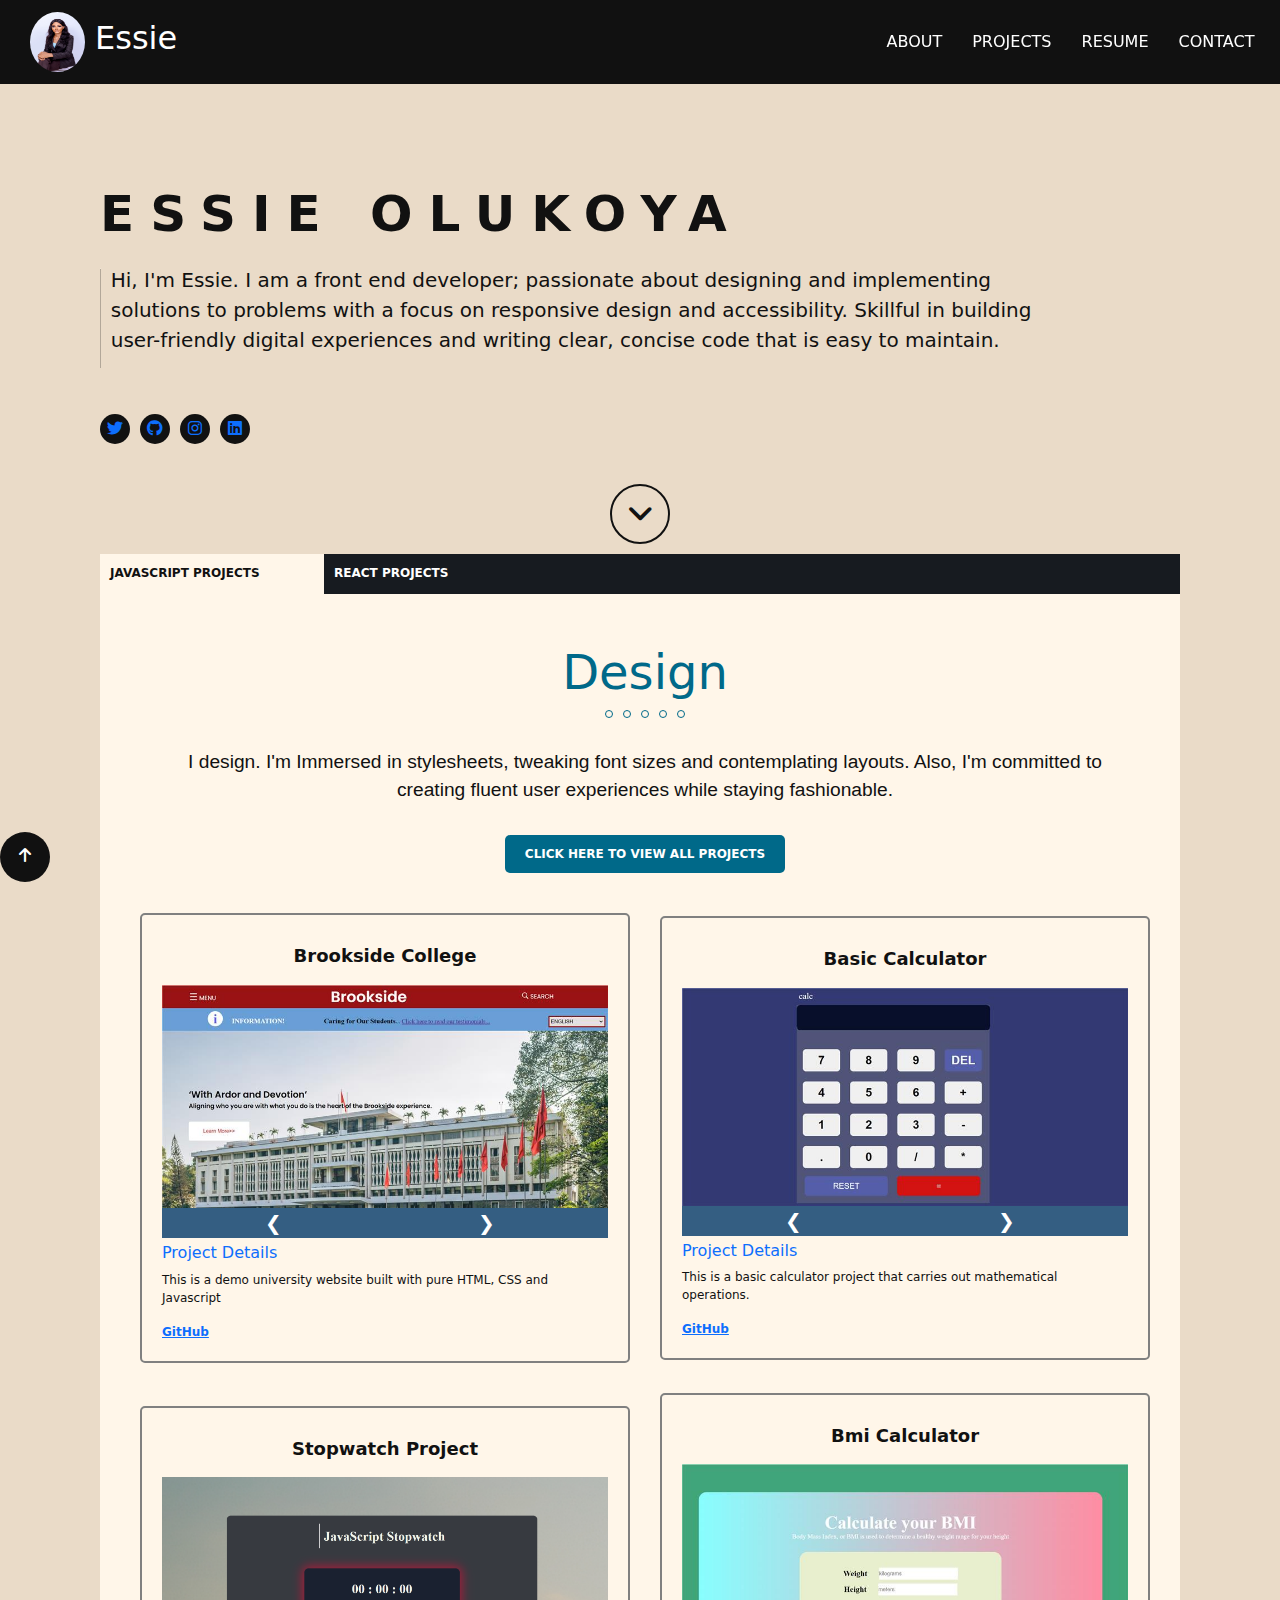
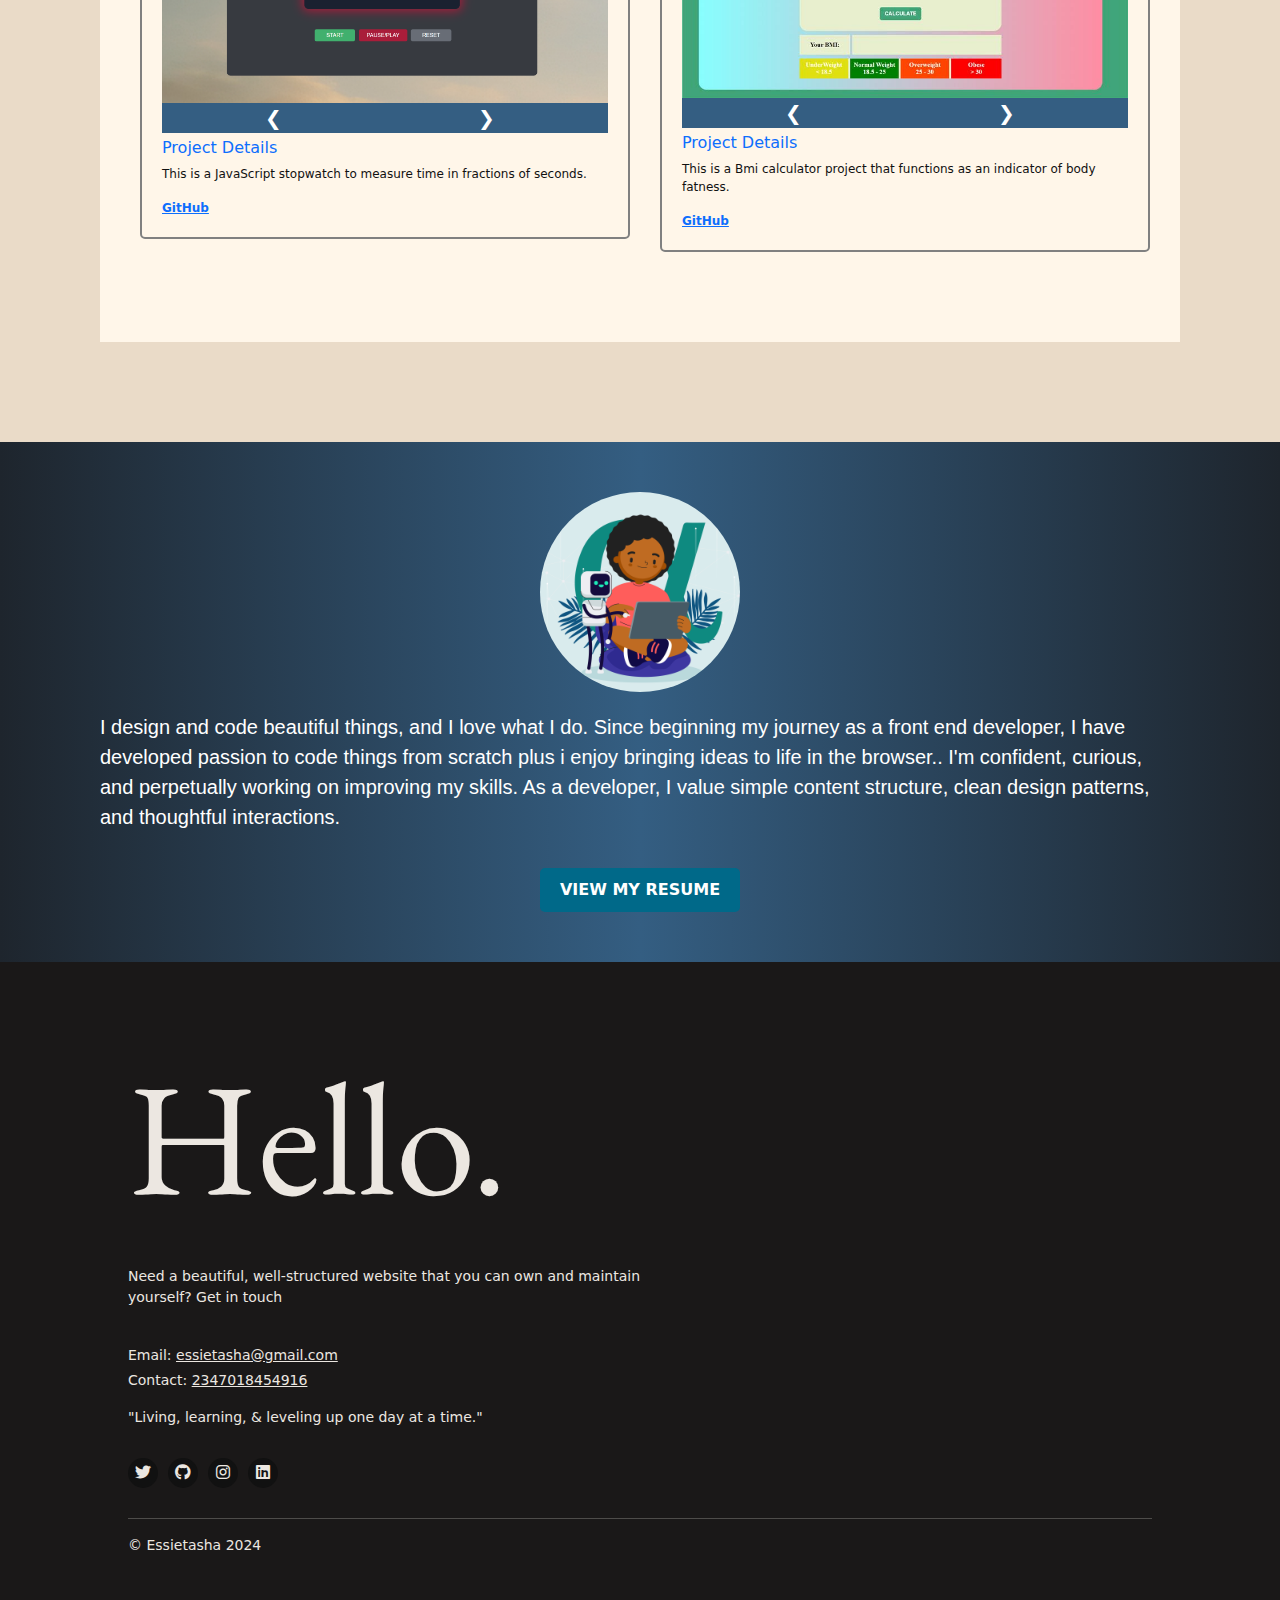
==== index.html @ c83eff46 "Add files via upload" ====
<!DOCTYPE html>
<html lang="en">
<head>
    <meta charset="UTF-8">
    <meta name="viewport" content="width=device-width, initial-scale=1.0">
    <link rel="preconnect" href="https://fonts.googleapis.com">
    <link rel="preconnect" href="https://fonts.gstatic.com" crossorigin>
    <link href="https://fonts.googleapis.com/css2?family=EB+Garamond:ital,wght@0,400..800;1,400..800&display=swap" rel="stylesheet">

    <link href="https://cdn.jsdelivr.net/npm/bootstrap@5.3.3/dist/css/bootstrap.min.css" rel="stylesheet" integrity="sha384-QWTKZyjpPEjISv5WaRU9OFeRpok6YctnYmDr5pNlyT2bRjXh0JMhjY6hW+ALEwIH" crossorigin="anonymous">
    <link rel="stylesheet" href="https://cdnjs.cloudflare.com/ajax/libs/font-awesome/6.0.0-beta3/css/all.min.css">
    <link rel="stylesheet" href="assets/css/styles.css">
    <link rel="icon" href="images/essie.jpg">
    <script src="https://cdn.jsdelivr.net/npm/bootstrap@5.3.3/dist/js/bootstrap.bundle.min.js" integrity="sha384-YvpcrYf0tY3lHB60NNkmXc5s9fDVZLESaAA55NDzOxhy9GkcIdslK1eN7N6jIeHz" crossorigin="anonymous"></script>
    <title>Essie Tasha</title>
</head>
<body>
    <div class="container-fluid">
        <div class="homepage">
            <div class="nav">
                <nav>
                    <div class="flex">
                        <div class="navFlex" id="nametag">
                            <div class="img"><img class="logo" src="images/essie.jpg" alt=""></div>
                            <h2><a href="index.html">Essie</a></h2>
                        </div>
                        <div class="navFlex links" id="navDivEl">
                            <a href="#about" >ABOUT</a>
                            <a href="projects.html">PROJECTS</a>
                            <a href="resume.html" target="_blank">RESUME</a>
                            <a href="#contact">CONTACT</a>
                        </div>
                    </div>
                </nav>
            </div>


            <section class="intro">
                <div class="selfIntro">
                    <h1 class="introName">ESSIE OLUKOYA</h1>
                    <div class="hrFlex">
                        <hr>
                        <p>Hi, I'm Essie. I am a front end developer; passionate about designing and implementing solutions to problems with a focus on responsive design and accessibility. Skillful in building user-friendly digital experiences and writing clear, concise code that is easy to maintain. </p>
                    </div>
                    <div class="socials">
                        <div class="social"> <a href="https://twitter.com/Olukoyaessie" target="_blank"><i class="fa-brands fa-twitter"></i></a> </div>
                        <div class="social"> <a href="https://github.com/Essietasha" target="_blank"><i class="fa-brands fa-github"></i></a></div>
                        <div class="social"> <a href="https://www.instagram.com/Essietasha1" target="_blank"><i class="fa-brands fa-instagram"></i></a> </div>
                        <div class="social"> <a href="http://linkedin.com/in/esther-olukoya-74b63624b" target="_blank"><i class="fa-brands fa-linkedin"></i></a> </div>
                    </div>      

                    <div class="navDownArrow">
                        <div class="navCircle">
                            <a href="#projectsPage"><i class="fa-solid fa-angle-down"></i></a>
                        </div>
                    </div>
                </div>

                <section class="projects" id="projectsPage">
                        <div class="projectsGrid">
                            <div class="project" id="javascript">JAVASCRIPT PROJECTS</div>
                            <div class="project" id="react">REACT PROJECTS</div>
                        </div>
                        <div class="jsReactFlex">
                            <div class="javascriptProjects box">
                                <h2>Design</h2>
                                <div class="dots">
                                    <div class="dot"></div>
                                    <div class="dot"></div>
                                    <div class="dot"></div>
                                    <div class="dot"></div>
                                    <div class="dot"></div>
                                </div>
                                <p class="design">I design. I'm Immersed in stylesheets, tweaking font sizes and contemplating layouts. Also, I'm committed to creating fluent user experiences while staying fashionable.</p>
                                
                                <div class="viewAllBtn">
                                    <button class="viewAllProjectBtn"><a href="projects.html" target="_blank">CLICK HERE TO VIEW ALL PROJECTS</a></button>
                                </div>

                                <div class="jsGrid">
                                    <div class="jsProject">
                                        <h3>Brookside College</h3>
                                        <div class="slides">
                                            <div class="slide">
                                                <img src="images/brookside1.jpg" alt="">
                                            </div>
                                            <div class="slide">
                                                <img src="images/brookside2.jpg" alt="">
                                            </div>
                                            <div class="slide">
                                                <img src="images/brookside3.jpg" alt="">
                                            </div>
                                            <div class="slide">
                                                <img src="images/brookside4.jpg" alt="">
                                            </div>
                                            <div class="slide">
                                                <img src="images/brookside5.jpg" alt="">
                                            </div>
                                            <div class="slide">
                                                <img src="images/brookside6.jpg" alt="">
                                            </div>
                                            <div class="slide">
                                                <img src="images/brookside7.jpg" alt="">
                                            </div>
                                            <div class="slide">
                                                <img src="images/brookside8.jpg" alt="">
                                            </div>
                                            <div class="slide">
                                                <img src="images/brookside9.jpg" alt="">
                                            </div>
                                            <div class="slide">
                                                <img src="images/brookside10.jpg" alt="">
                                            </div>
                                            <div class="slide">
                                                <img src="images/brookside11.jpg" alt="">
                                            </div>
                                            <div class="slide">
                                                <img src="images/brookside12.jpg" alt="">
                                            </div>
                                            <div class="slide">
                                                <img src="images/brookside13.jpg" alt="">
                                            </div>
                                            <div class="slide">
                                                <img src="images/brookside14.jpg" alt="">
                                            </div>
                                        </div>
                                        <div class="navButtons">
                                            <div class="prev"><a class="previousBtn" onclick="addSlides(-1)" >&#10094;</a></div>
                                            <div class="next"><a class="nextBtn" onclick="addSlides(1)" >&#10095;</a></div>
                                        </div>
                                        <div class="projectDetails">
                                            <h6><a href="projects.html">Project Details</a></h6>
                                            <p>This is a demo university website built with pure HTML, CSS and Javascript</p>
                                            <a href="https://github.com/Essietasha/Brookside-College" class="github" target="_blank">GitHub</a>
                                        </div>
                                    </div>

                                    
                                    <div class="jsProject">
                                        <h3>Basic Calculator</h3>
                                        <div class="slides">
                                            <div class="slideII">
                                                <img src="images/calc7.jpg" alt="">
                                            </div>
                                            <div class="slideII">
                                                <img src="images/calc8.jpg" alt="">
                                            </div>
                                            <div class="slideII">
                                                <img src="images/calc9.jpg" alt="">
                                            </div>
                                            
                                        </div>
                                        <div class="navButtons">
                                            <div class="prev"><a class="previousBtn" onclick="addSlidesII(-1)" >&#10094;</a></div>
                                            <div class="next"><a class="nextBtn" onclick="addSlidesII(1)" >&#10095;</a></div>
                                        </div>
                                        <div class="projectDetails">
                                            <h6><a href="projects.html">Project Details</a></h6>
                                            <p>This is a basic calculator project that carries out mathematical operations.</p>
                                            <a href="https://github.com/Essietasha/50-PROJECTS-with-JavaScript/tree/main/Projects/calculator" class="github" target="_blank">GitHub</a>
                                        </div>
                                    </div>

                                    <div class="jsProject">
                                        <h3>Stopwatch Project</h3>
                                        <div class="slides">
                                            <div class="slideIII">
                                                <img src="images/stopwatch4.png" alt="">
                                            </div>
                                            <div class="slideIII">
                                                <img src="images/stopwatch3.jpg" alt="">
                                            </div>
                                            
                                        </div>
                                        <div class="navButtons">
                                            <div class="prev"><a class="previousBtn" onclick="addSlidesIII(-1)" >&#10094;</a></div>
                                            <div class="next"><a class="nextBtn" onclick="addSlidesIII(1)" >&#10095;</a></div>
                                        </div>
                                        <div class="projectDetails">
                                            <h6><a href="projects.html">Project Details</a></h6>
                                            <p>This is a JavaScript stopwatch to measure time in fractions of seconds.</p>
                                            <a href="https://github.com/Essietasha/50-PROJECTS-with-JavaScript/tree/main/Projects/calculator" class="github" target="_blank">GitHub</a>
                                        </div>
                                    </div>


                                    <div class="jsProject">
                                        <h3>Bmi Calculator</h3>
                                        <div class="slides">
                                            <div class="slideIIII">
                                                <img src="images/bmicalc1.jpg" alt="">
                                            </div>
                                            <div class="slideIIII">
                                                <img src="images/bmicalc2.jpg" alt="">
                                            </div>
                                            
                                        </div>
                                        <div class="navButtons">
                                            <div class="prev"><a class="previousBtn" onclick="addSlidesIIII(-1)" >&#10094;</a></div>
                                            <div class="next"><a class="nextBtn" onclick="addSlidesIIII(1)" >&#10095;</a></div>
                                        </div>
                                        <div class="projectDetails">
                                            <h6><a href="projects.html">Project Details</a></h6>
                                            <p>This is a Bmi calculator project that functions as an indicator of body fatness.</p>
                                            <a href="https://github.com/Essietasha/50-PROJECTS-with-JavaScript/tree/main/Projects/calculator" class="github" target="_blank">GitHub</a>
                                        </div>
                                    </div>
                                </div>

                            </div>

                            
                            <div class="reactProjects box" id="reactprojects">
                                <h1>React Projects</h1>
                                <div class="reactProjectsGrid">
                                    <div class="eachReactProject">
                                        <div class="reactImage">
                                            <img src="images/tipcalc1.jpg" class="img-fluid" alt="...">
                                        </div>
                                        <h2>Tip Calculator</h2>
                                        <p>Project recreated with React.</p>
                                        <a href="#" target="_blank">Source Code</a>
                                    </div>
                
                                    <div class="eachReactProject">
                                        <div class="reactImage">
                                            <img src="images/agecalc1.jpg" class="img-fluid" alt="...">
                                        </div>
                                        <h2>Age Calculator</h2>
                                        <p>Project recreated with React.</p>
                                        <a href="#" target="_blank">Source Code</a>
                                    </div>
                
                                    <div class="eachReactProject">
                                        <div class="reactImage">
                                            <img src="images/reciperandom2.jpg" class="img-fluid" alt="...">
                                        </div>
                                        <h2>Recipe Book App</h2>
                                        <p>Project recreated with React.</p>
                                        <a href="#" target="_blank">Source Code</a>
                                    </div>
                
                                    <div class="eachReactProject">
                                        <div class="reactImage">
                                            <img src="images/dicegame5.jpg" class="img-fluid" alt="...">
                                        </div>
                                        <h2>Dice Roll</h2>
                                        <p>Project recreated with React.</p>
                                        <a href="#" target="_blank">Source Code</a>
                                    </div>
                                </div>
                            </div>
                        </div>
                    </section>
            </section>
        </div>
        <section id="about" class="repeatSlides">
            <div class="aboutImgDiv">
                <img src="images/about.jpg" alt="Image" class="aboutImg">
            </div>
            <p>I design and code beautiful things, and I love what I do. Since beginning my journey as a front end developer, I have developed passion to code things from scratch plus i enjoy bringing ideas to life in the browser.. I'm confident, curious, and perpetually working on improving my skills. As a developer, I value simple content structure, clean design patterns, and thoughtful interactions.</p>
            <div class="viewResume slideleft">
                <button class="viewResumeBtn"><a href="resume.html" target="_blank">VIEW MY RESUME</a></button>
            </div>
        </section>

        <section id="contact" class="repeatSlides">
            <h1>Hello.</h1>
            <div class="info">
                <p>Need a beautiful, well-structured website that you can own and maintain <br> yourself? Get in touch <br><br></p>
                <p>Email: <a href="mailto:essietasha@gmail.com">essietasha@gmail.com</a></p>
                <p class="phone">Contact: <a href="tel:+2347018454916">2347018454916</a></p>
                <p>"Living, learning, & leveling up one day at a time."</p>
            </div>
            <div class="socials slideleft" >
                <div class="social"> <a href="https://twitter.com/Olukoyaessie" target="_blank"><i class="fa-brands fa-twitter"></i></a> </div>
                <div class="social"> <a href="https://github.com/Essietasha" target="_blank"><i class="fa-brands fa-github"></i></a></div>
                <div class="social"> <a href="https://www.instagram.com/Essietasha1" target="_blank"><i class="fa-brands fa-instagram"></i></a> </div>
                <div class="social"> <a href="http://linkedin.com/in/esther-olukoya-74b63624b" target="_blank"><i class="fa-brands fa-linkedin"></i></a> </div>
            </div> 

            <hr>
            <p>&copy Essietasha 2024</p>
        </section>

        <div class="navigateUp"><a href="#"><i class="fa-solid fa-arrow-up"></i></a></div>

    </div>
    <script src="assets/js/script.js"></script>
</body>
</html>
---- assets/css/styles.css ----
*{
    margin: 0;
    padding: 0;
    box-sizing: border-box;
}

.container-fluid{
    padding: 0;
}

body, html { 
    overflow-x: hidden;
}


body{
    background-color: #EADBC8;
    color: #ffffff;
}


nav{
    min-width: 100%;
    background-color: #111;
    padding: 12px 30px;
}

.flex{
    display: flex;
    justify-content: space-between;
    align-items: center;
}

.navFlex{
    display: flex;
    justify-content: flex-start;
    align-items: center;
    gap: 10px;
}

.navFlex.links{
    gap: 30px;
    position: fixed;
    right: 2%;
}

.navFlex a{
    color: #ffffff;
    text-decoration: none;
}

.navFlex a:hover{
    border-bottom: 1px solid #ffffff;
}

.navFlex h2 a:hover{
    border-bottom: none;
}


.logo{
    height: 60px;
    width: 55px;
    border-radius: 50%;
}

section.intro{
    background-color: #EADBC8;
    padding: 100px;
    color: #111;
}

.introName{
    font-size: 50px;
    letter-spacing: 1rem;
    font-weight: bold;
}

.hrFlex{
    display: flex;
    justify-content: flex-start;
    align-items: center;
    gap: 10px;
}

.hrFlex hr{
    height: 100px;
    width: 2px;
    background-color: #111;
    color: #ffffff;
}

.hrFlex p{
    font-size: 20px;
    padding-right: 100px;
}

.socials{
    display: flex;
    gap: 10px;
    margin-top: 30px;
}

.social:hover{
    background-color: #ffffff;
}

.social{
    width: 30px;
    height: 30px;
    border-radius: 50%;
    background-color: #111;
    display: flex;
    justify-content: center;
    align-items: center;
}

.navDownArrow{
    margin-top: 40px;
    text-align: center;
    display: flex;
    justify-content: center;
    align-items: center;
}

.navDownArrow .navCircle{
    width: 60px;
    height: 60px;
    border-radius: 50%;
    border: 2px solid #111;
    display: flex;
    justify-content: center;
    align-items: center;
    text-align: center;
    cursor: pointer;
}



.navDownArrow .navCircle:hover{
    border: 2px solid #345e82;
    transition: 0.5s ease-in-out;
}

.fa-angle-down{
    text-align: center;
    color: #111;
    font-size: 30px;
    width: 100%;
    height: 100%;
}

section.projects{
    background-color: #FFF6E9;
    margin-top: 10px;
    color: #111;
    font-weight: bold;
    font-size: 12px;
    padding-left: 10px;
    padding-bottom: 50px;
    overflow: hidden;
    width: 100%;
}

.projectsGrid{
    display: grid;
    grid-template-columns: 20% 80%;
    justify-content: flex-end;
    align-items: center;
    height: 40px;
}

.project{
    height: 100%;
    width: 100%;
}

#javascript{
    padding-top: 10px;
    cursor: pointer;
}

#react{
    background-color: #171b20;
    color: #ffffff;
    padding-left: 10px;
    padding-top: 10px;
    cursor: pointer;
}

.jsReactFlex{
    display: flex;
}
.box{
    min-width: 100%;
}

.dots{
    display: flex;
    justify-content: center;
    align-items: center;
    gap: 10px;
}

.dot{
    height: 8px;
    width: 8px;
    border-radius: 50%;
    border: 1px solid #006989;
}

.javascriptProjects h2{
    margin-top: 50px;
    text-align: center;
    font-size: 3rem;
    color: #006989;
}

.design{
    text-align: center;
    margin: 30px 50px;
    font-size: 1.2rem;
    font-weight: 100;
    font-family: "Poppins", sans-serif;
}

.viewAllBtn{
    display: flex;
    justify-content: center;
    align-items: center;
}

.viewAllBtn button{
    cursor: pointer;
    background-color: #006989;
    border-radius: 5px;
    padding: 10px 20px;
    border: none;
    color: #ffffff;
    font-weight: bold;
}

.viewAllBtn a{
    color: #ffffff;
    text-decoration: none;
}

.viewAllBtn button:hover{
    background-color: #333;
    color: #ffffff;
    transition: 1s ease-in-out;
}

.jsGrid{
    display: grid;
    grid-template-columns: repeat(2, 1fr);
    justify-content: center;
    align-items: center;
    gap: 30px;
    margin: 40px 30px;
}

.jsProject{
    padding: 20px;
    background-color: #FFF6E9;
    border: 2px solid gray;
    border-radius: 5px;
}

.jsProject a{
    text-decoration: none;
}

.jsProject h3{
    text-align: center;
    font-weight: bold;
    font-size: 18px;
    padding: 10px 0px;
}

.projectDetails p{
    font-weight: normal;
}

.projectDetails a{
    text-decoration:none;
}

.projectDetails .github{
    text-decoration:underline;
}

.reactProjects{
    padding: 20px;
}

.eachReactProject{
    margin: 10px;
}

.reactProjectsGrid{
    display: grid;
    grid-template-columns: repeat(3, 1fr);
    justify-content: center;
    align-items: center;
    gap: 10px;
}

.reactProjects h1{
    margin-top: 30px;
    margin-bottom: 10px;
    font-weight: bold;
    font-size: 1.5rem;
}

.eachReactProject{
    height: 350px;
    background-color: #345e82;
    color: #ffffff;
    border-radius: 10px;
    font-family: "Poppins", sans-serif;
    padding: 1rem;
}

.reactImage{
    height: 60%;
    width: 100%;
}

.reactImage img{
    height: 100%;
    width: 100%;
}

.eachReactProject h2{
    font-size: 1rem;
    font-weight: bold;
    margin-top: 20px;
}

.eachReactProject p{
    line-height: normal;
    font-size: 14px;
}

.eachReactProject a{
    background-color: #ffffff;
    padding: 8px 10px;
    border-radius: 5px;
    text-decoration: none;
    color: #345e82;
    font-size: 12px;
    font-weight: bold;
}

.slides{
    display: flex;
    transition: transform 0.5s ease;
}

.slide img{
    height: 100%;
    width: 100%;
}
.slide{
    text-align: center;   
    display: none;
    /* height: 80%; */
    width: 100%;
}

.slideII img{
    height: 100%;
    width: 100%;
}
.slideII{
    text-align: center;   
    display: none;
    width: 100%;
}


.slideIII img{
    height: 100%;
    width: 100%;
}

.slideIII{
    text-align: center;   
    display: none;
    width: 100%;
}


.slideIIII img{
    height: 100%;
    width: 100%;
}
.slideIIII{
    text-align: center;   
    display: none;
    width: 100%;
}

#about{
    background: linear-gradient(90deg,  #1e252d,#345e82, #1e252d);
    color: #fff;
    padding: 50px 0px;
}

.aboutImgDiv{
    display: flex;
    justify-content: center;
    align-items: center;
    text-align: center;
}

.aboutImg{
    width: 200px;
    height: 200px;
    border-radius: 50%;
}

#about p{
    padding: 20px 100px;
    font-size: 20px;
    font-family: "Poppins", sans-serif;
}

.viewResumeBtn a{
    color: #ffffff;
    text-decoration: none;
}

#contact{
    background-color: rgb(26, 24, 24);
    padding: 5rem 8rem;
    color:  rgb(236, 231, 225);
}

#contact h1{
    font-size: 10rem;
    margin-bottom: 2rem;
    font-family: "EB Garamond", serif;
    font-weight: 300;
    font-style: normal;
}

#contact a{
    color:  rgb(236, 231, 225);
}

#contact p{
    font-size: 14px;
}

#contact .phone{
    margin-top: -12px;
}

#contact .socials{
    margin-bottom: 30px;
}

#contact .social:hover{
    background-color: #345e82;
}

.viewResume{
    display: flex;
    justify-content: center;
    align-items: center;
}

.viewResume button{
    cursor: pointer;
    background-color: #006989;
    border-radius: 5px;
    padding: 10px 20px;
    border: none;
    color: #ffffff;
    font-weight: bold;
}

.viewResume button:hover{
    background-color: #333;
    color: #ffffff;
    transition: 1s ease-in-out;
}

.navigateUp{
    width: 50px;
    height: 50px;
    border-radius: 50%;
    background-color: #111;
    color: #ffffff;
    text-align: center;
    position: fixed;
    bottom: 2%;
    cursor: pointer;
}

.navigateUp a{
    color: #ffffff;
}

.fa-arrow-up{
    text-align: center;
    margin-top: 30%;
    width: 100%;
    height: 100%;
}

.navButtons{
    display: flex;
    justify-content: center;
    align-items: center; 
    margin-bottom: 5px;
}

.navButtons div{
    background-color: #345e82;
    width: 100%;
    height: 30px;
    display: flex;
    justify-content: center;
    align-items: center;
}

.previousBtn, .nextBtn{
    cursor: pointer;
    color: #fff;
    font-weight: bold;
    font-size: 20px;
    transition: 0.6s ease;
    user-select: none;
}

.nextBtn{
    right: 0;
    border-radius: 3px 0 0 3px;
    padding-right: 20px;
}

.previousBtn:hover, .nextBtn:hover{
    color: #111;
}

.slideup{
    animation: slideUp 2s ease normal;
}

.slideabove{
    animation: slideAbove 2s ease normal;
}

.textslide{
    animation: textSlide 2s ease normal;
}

.slidein{
    animation: slideIn 3s ease forwards;
}

.repeatslide{
    animation: repeatSlide 2s ease normal;
}

@keyframes slideUp{
    from {
        transform: translateY(0.5%);
        opacity: 0;
    }
    to {
        transform: translateY(0);
        opacity: 1;
    }
}

@keyframes textSlide{
    from {
        transform: translateY(50%);
        opacity: 0;
    }
    to {
        transform: translateY(0);
        opacity: 1;
    }
}

@keyframes slideIn{
    from {
        transform: translateX(-100%);
        opacity: 0;
    }
    to {
        transform: translateX(0%);
        opacity: 1;
    }
}

@keyframes slideAbove{
    from {
        transform: translateY(50%);
        opacity: 0;
    }
    to {
        transform: translateY(-8%);
        opacity: 1;
    }
}

@keyframes repeatSlide{
    from {
        transform: translateY(0.5%);
        opacity: 0;
    }
    to {
        transform: translateY(0);
        opacity: 1;
    }
}



@media (max-width: 768px){

    section.intro{
        padding: 100px 30px 50px;
        /* padding: 30px; */
    }

    #nametag a{
       font-size: 25px;
    }

    #navDivEl a{
        font-size: 12px;
    }

    .introName{
        font-size: 32px;
        letter-spacing: 1rem;
    }

    .hrFlex hr{
        height: 150px;
    }
    
    .hrFlex p{
        font-size: 16px;
        padding-right: 100px;
    }

    .socials{
        margin-top: 2px;
    }
    
    .navDownArrow .navCircle{
        width: 40px;
        height: 40px;
    }
    
    .fa-angle-down{
        font-size: 20px;
    }

    section.projects{
        margin-top: 20px;
    }
    
    .projectsGrid{
        grid-template-columns: 30% 70%;
    }
    
    .dots{
        gap: 5px;
    }
    
    .javascriptProjects h2{
        font-size: 2rem;
    }
    
    .design{
        margin: 30px 10px;
        font-size: 1rem;
    }
    
    .viewAllBtn button{
        padding: 10px;
    }

    .jsGrid{
        display: block;
    }

    
    .reactProjectsGrid{
        display: block;
    }
    
    .reactProjects h1{
        margin-top: 20px;
        font-size: 1.2rem;
    }
    
    #about p{
        padding: 20px 30px;
        font-size: 16px;
    }
      
    #contact{
        padding: 5rem 3rem;
    }
    
    #contact h1{
        font-size: 7rem;
    }
    
    
    #contact p{
        font-size: 12px;
    }
    
    #contact .socials{
        margin-bottom: 20px;
    }
     
    .navigateUp{
        width: 40px;
        height: 40px;
    }
    
}
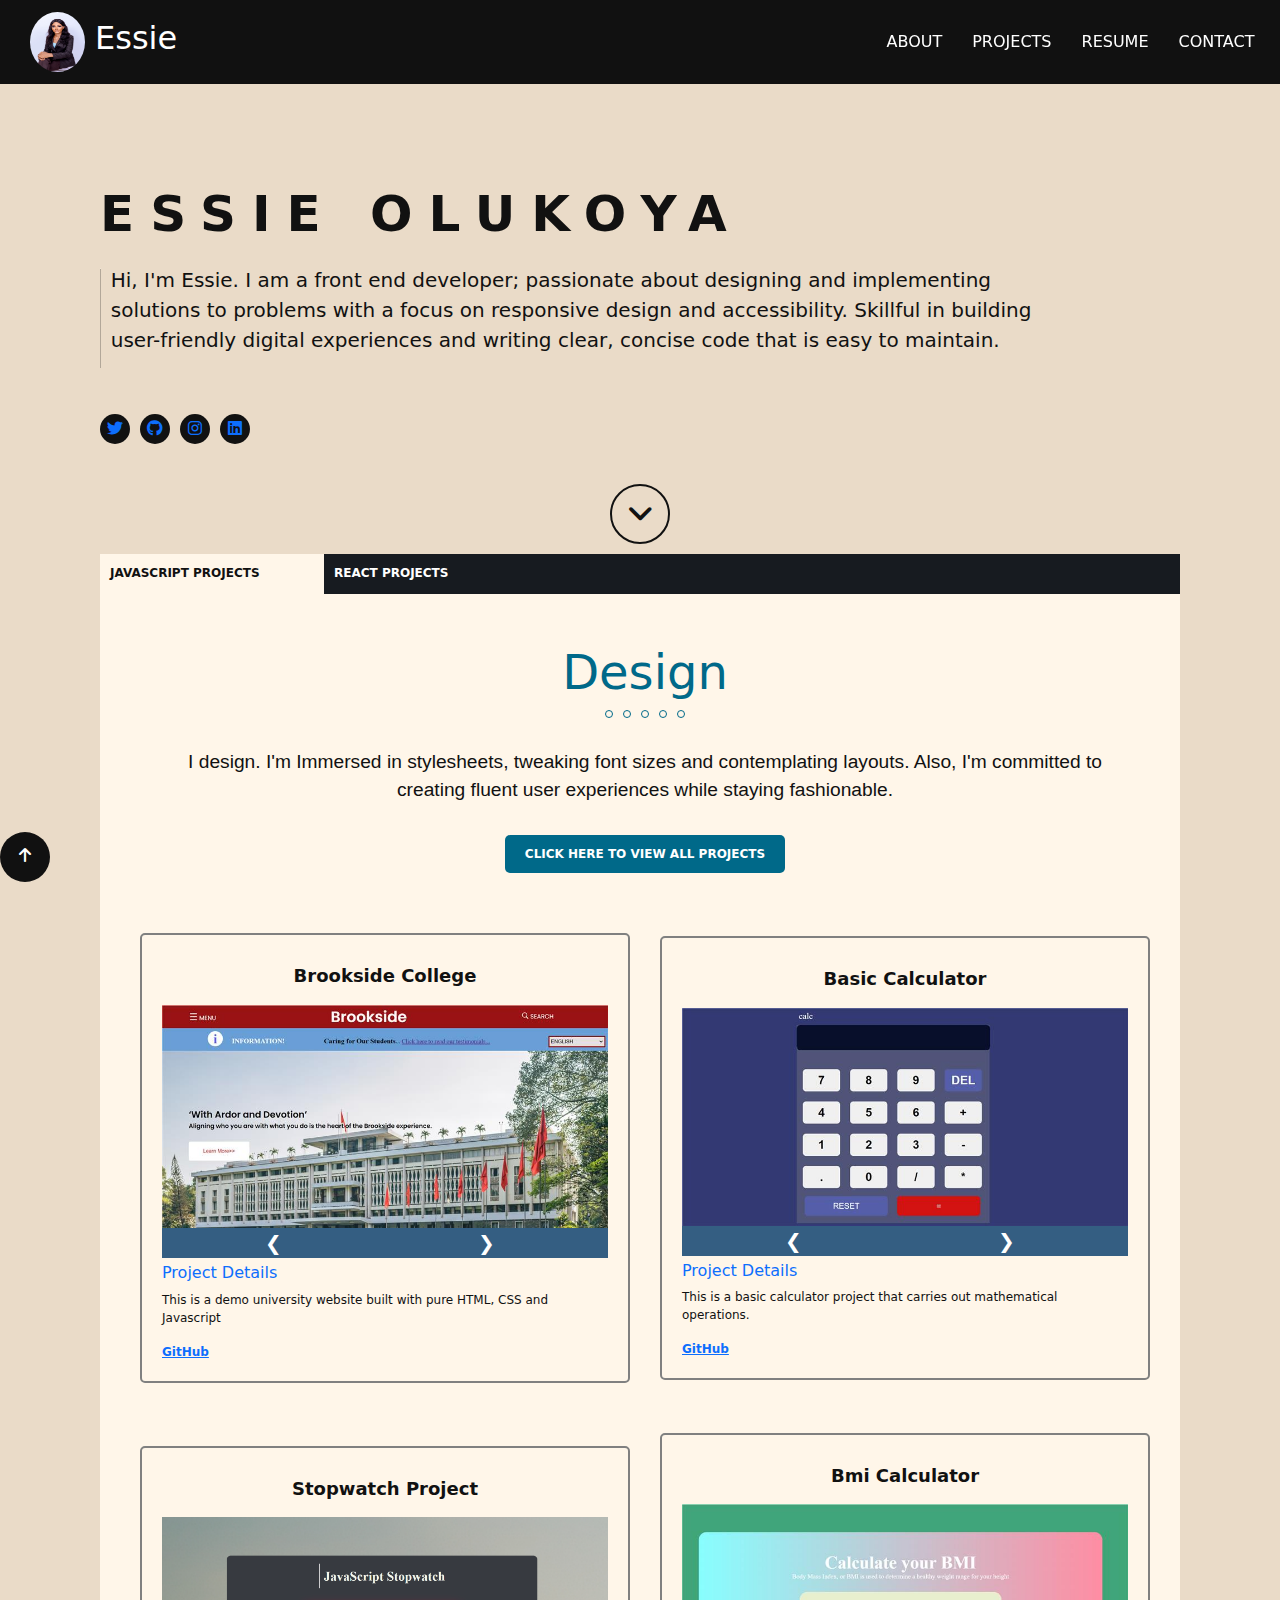
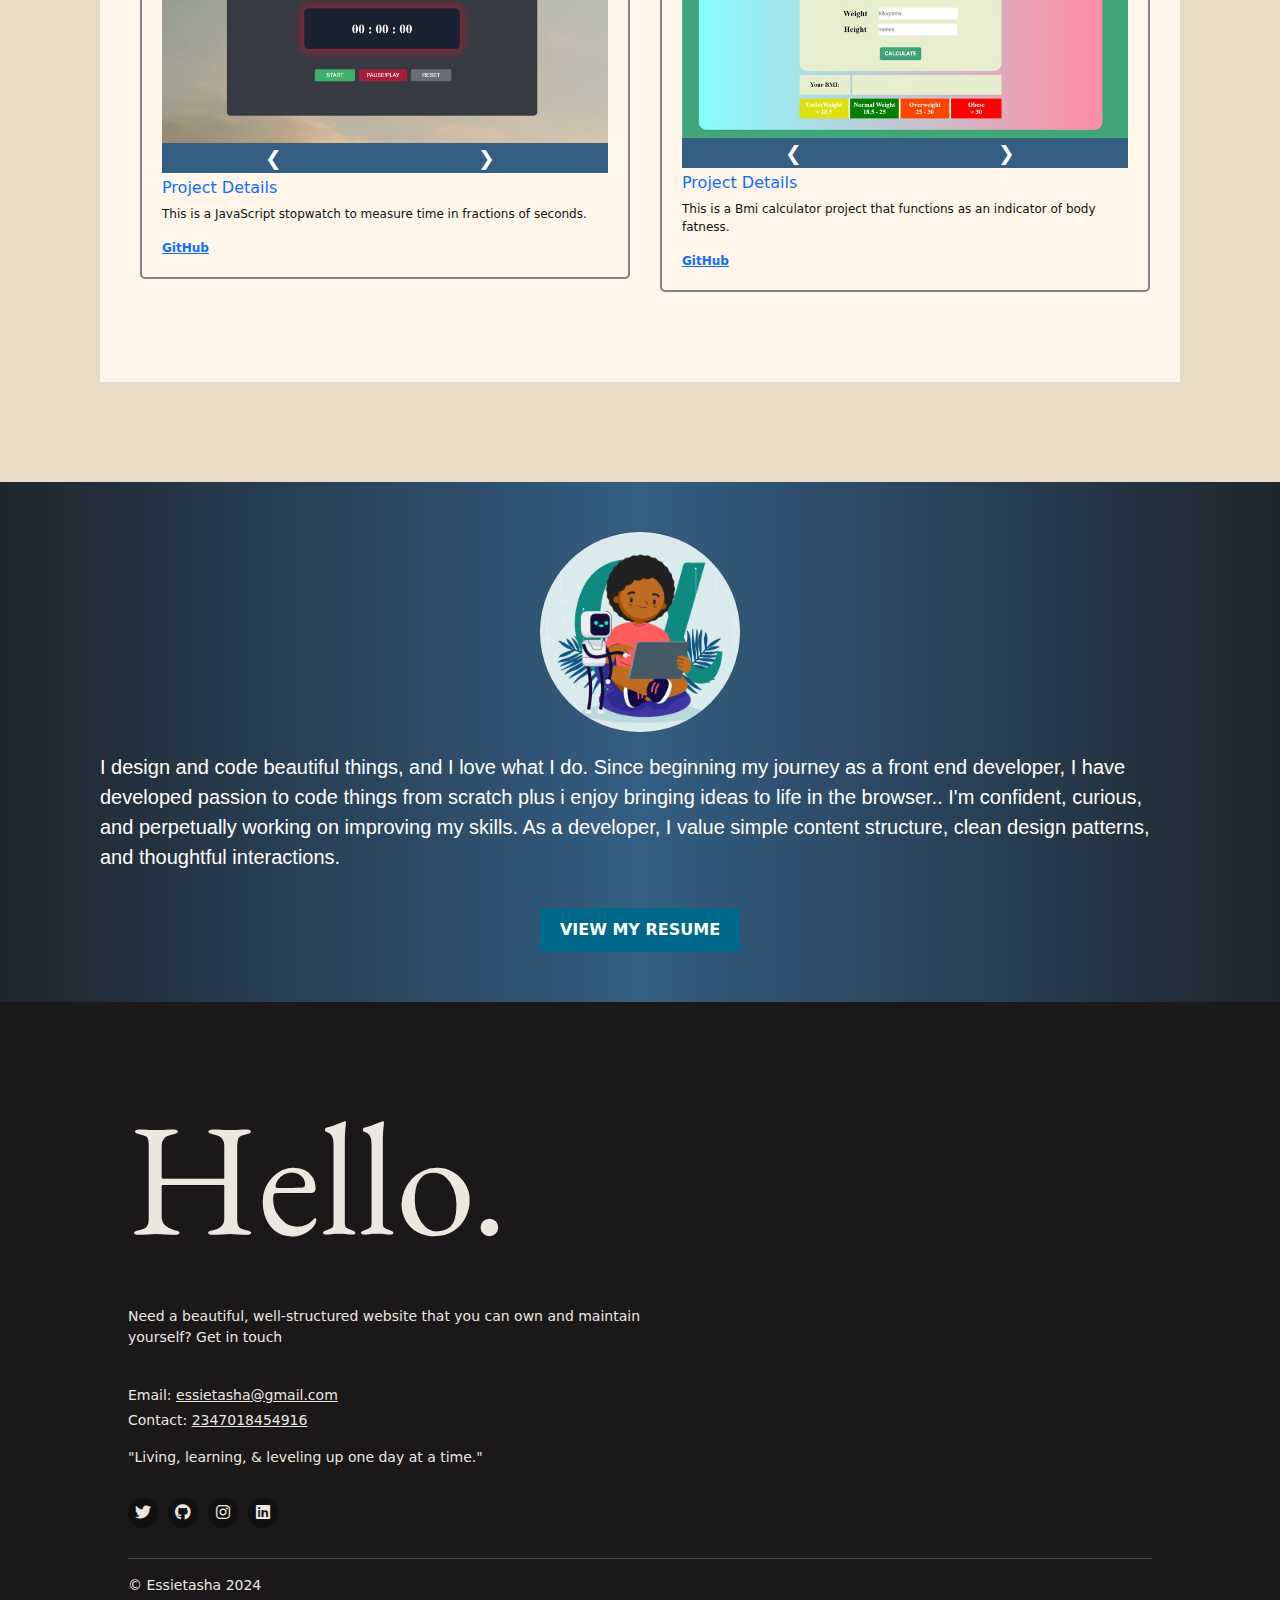
==== commit ca030de7: "Update index.html" ====
--- a/index.html
+++ b/index.html
@@ -74,7 +74,7 @@
                                 <p class="design">I design. I'm Immersed in stylesheets, tweaking font sizes and contemplating layouts. Also, I'm committed to creating fluent user experiences while staying fashionable.</p>
                                 
                                 <div class="viewAllBtn">
-                                    <button class="viewAllProjectBtn"><a href="projects.html" target="_blank">CLICK HERE TO VIEW ALL PROJECTS</a></button>
+                                    <button class="viewAllProjectBtn"><a href="projects.html">CLICK HERE TO VIEW ALL PROJECTS</a></button>
                                 </div>
 
                                 <div class="jsGrid">
--- a/assets/css/styles.css
+++ b/assets/css/styles.css
@@ -265,6 +265,7 @@
     background-color: #FFF6E9;
     border: 2px solid gray;
     border-radius: 5px;
+    margin-top: 20px;
 }
 
 .jsProject a{
@@ -630,6 +631,10 @@
         /* padding: 30px; */
     }
 
+    .navFlex.links{
+        gap: 20px;
+    }
+
     #nametag a{
        font-size: 25px;
     }
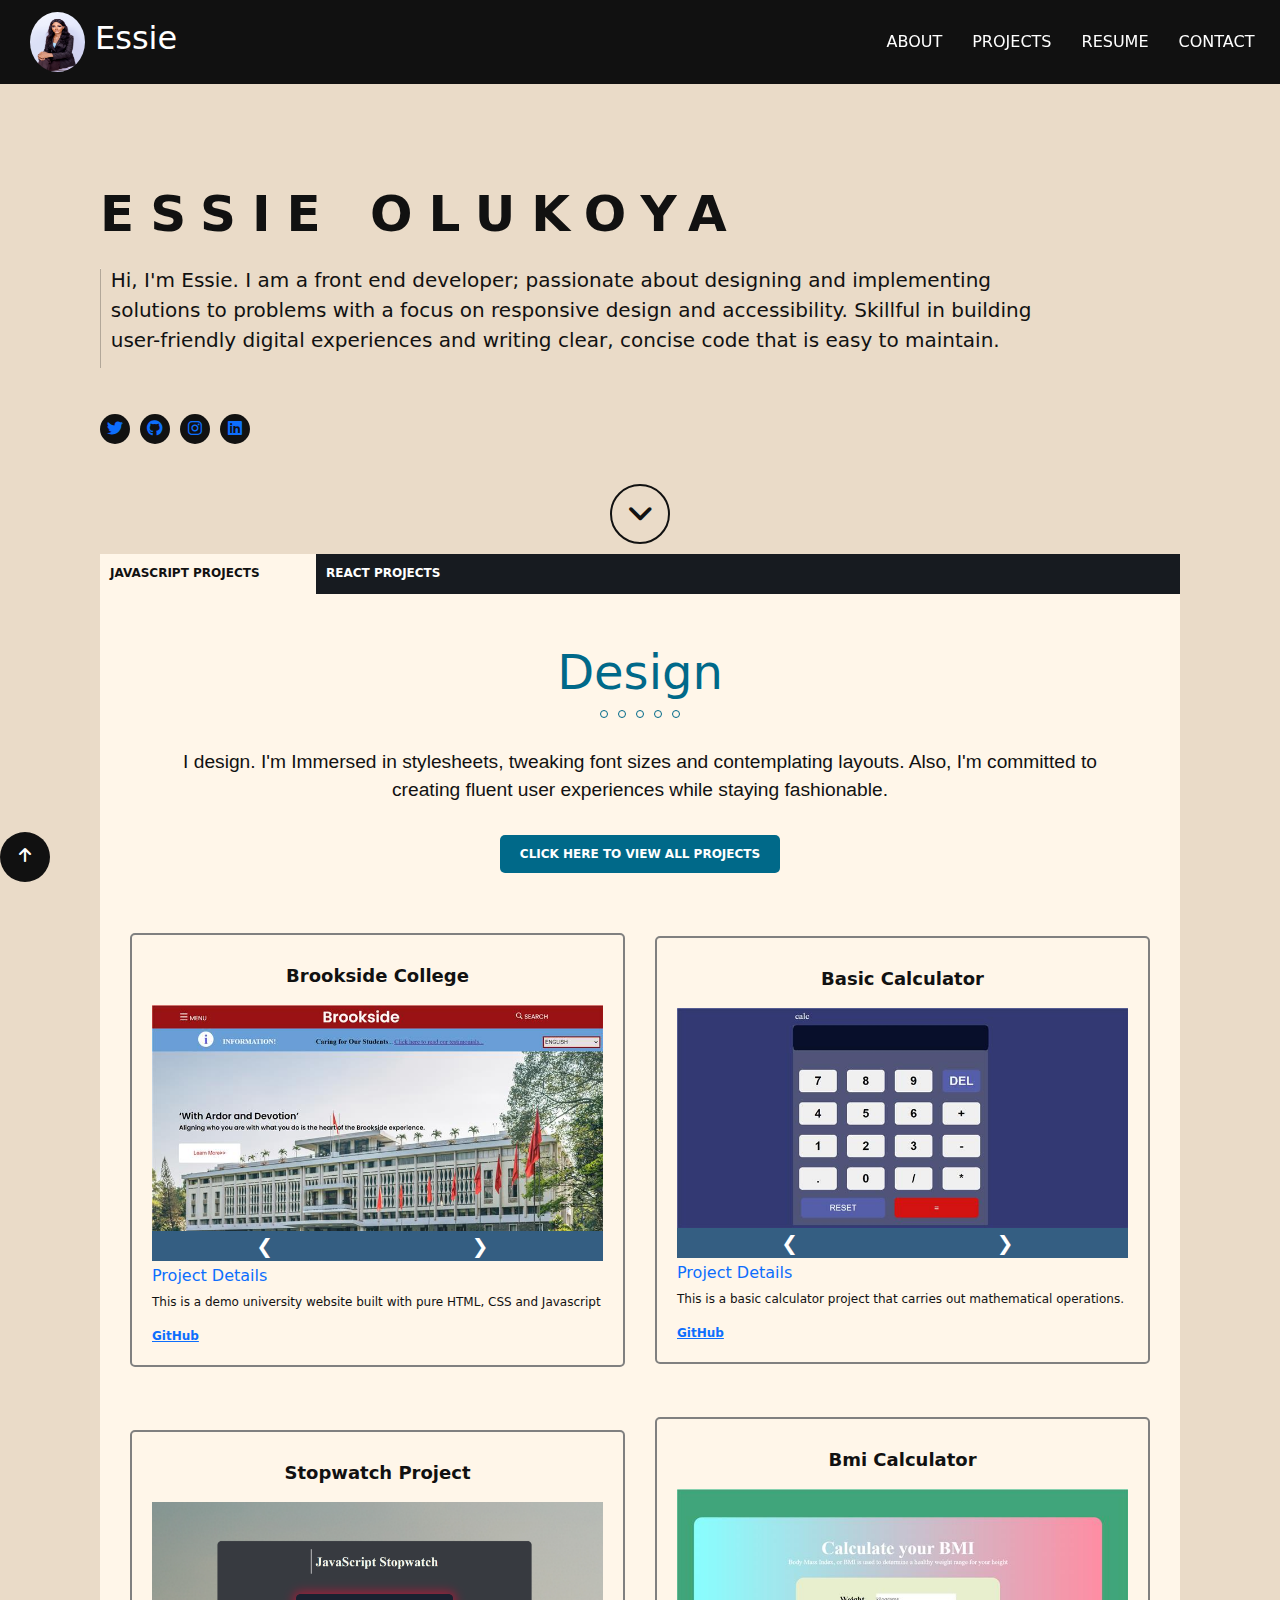
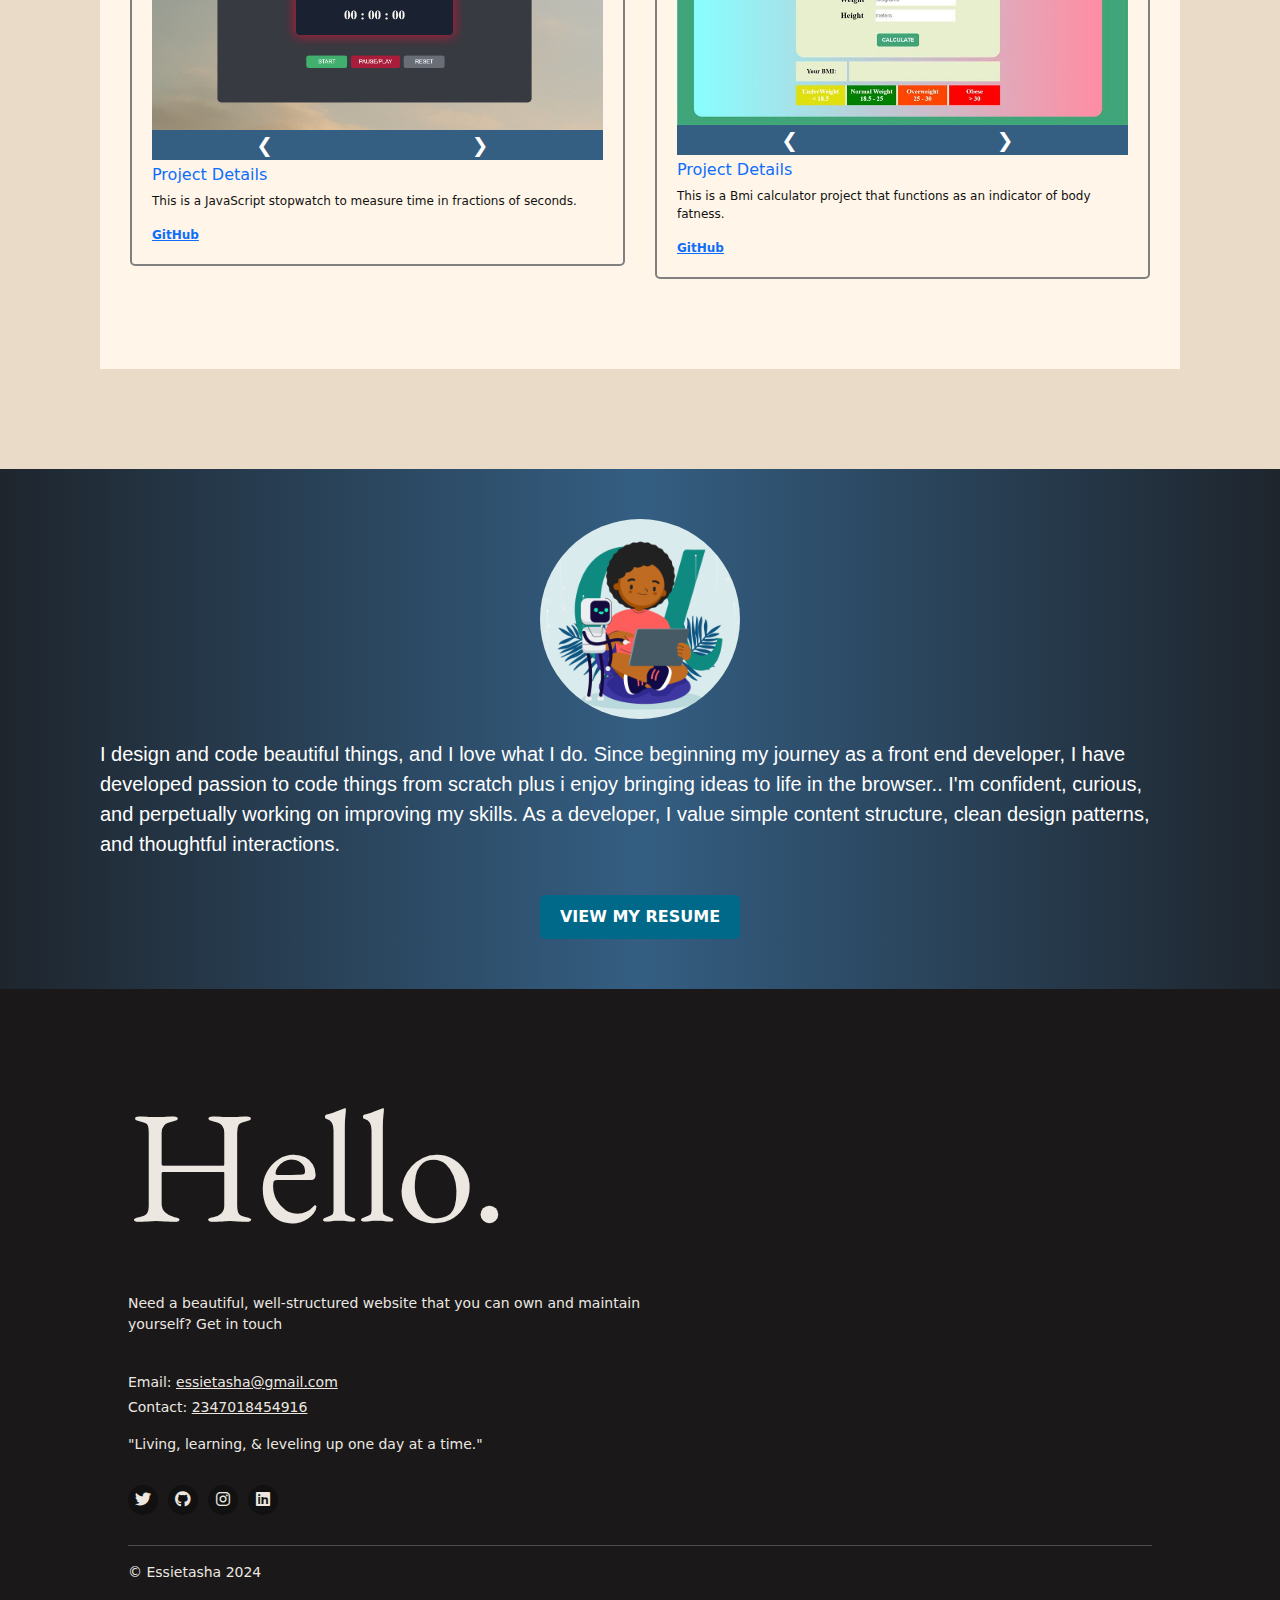
==== commit e72aa229: "Update index.html" ====
--- a/index.html
+++ b/index.html
@@ -57,9 +57,9 @@
                 </div>
 
                 <section class="projects" id="projectsPage">
-                        <div class="projectsGrid">
+                        <div class="projectsGrid" id="parentDiv">
                             <div class="project" id="javascript">JAVASCRIPT PROJECTS</div>
-                            <div class="project" id="react">REACT PROJECTS</div>
+                            <div class="project active" id="react">REACT PROJECTS</div>
                         </div>
                         <div class="jsReactFlex">
                             <div class="javascriptProjects box">
--- a/assets/css/styles.css
+++ b/assets/css/styles.css
@@ -156,7 +156,6 @@
     color: #111;
     font-weight: bold;
     font-size: 12px;
-    padding-left: 10px;
     padding-bottom: 50px;
     overflow: hidden;
     width: 100%;
@@ -178,14 +177,18 @@
 #javascript{
     padding-top: 10px;
     cursor: pointer;
+    padding-left: 10px;
 }
 
 #react{
-    background-color: #171b20;
-    color: #ffffff;
     padding-left: 10px;
     padding-top: 10px;
     cursor: pointer;
+}
+
+.active{
+    background-color: #171b20;
+    color: #ffffff; 
 }
 
 .jsReactFlex{
